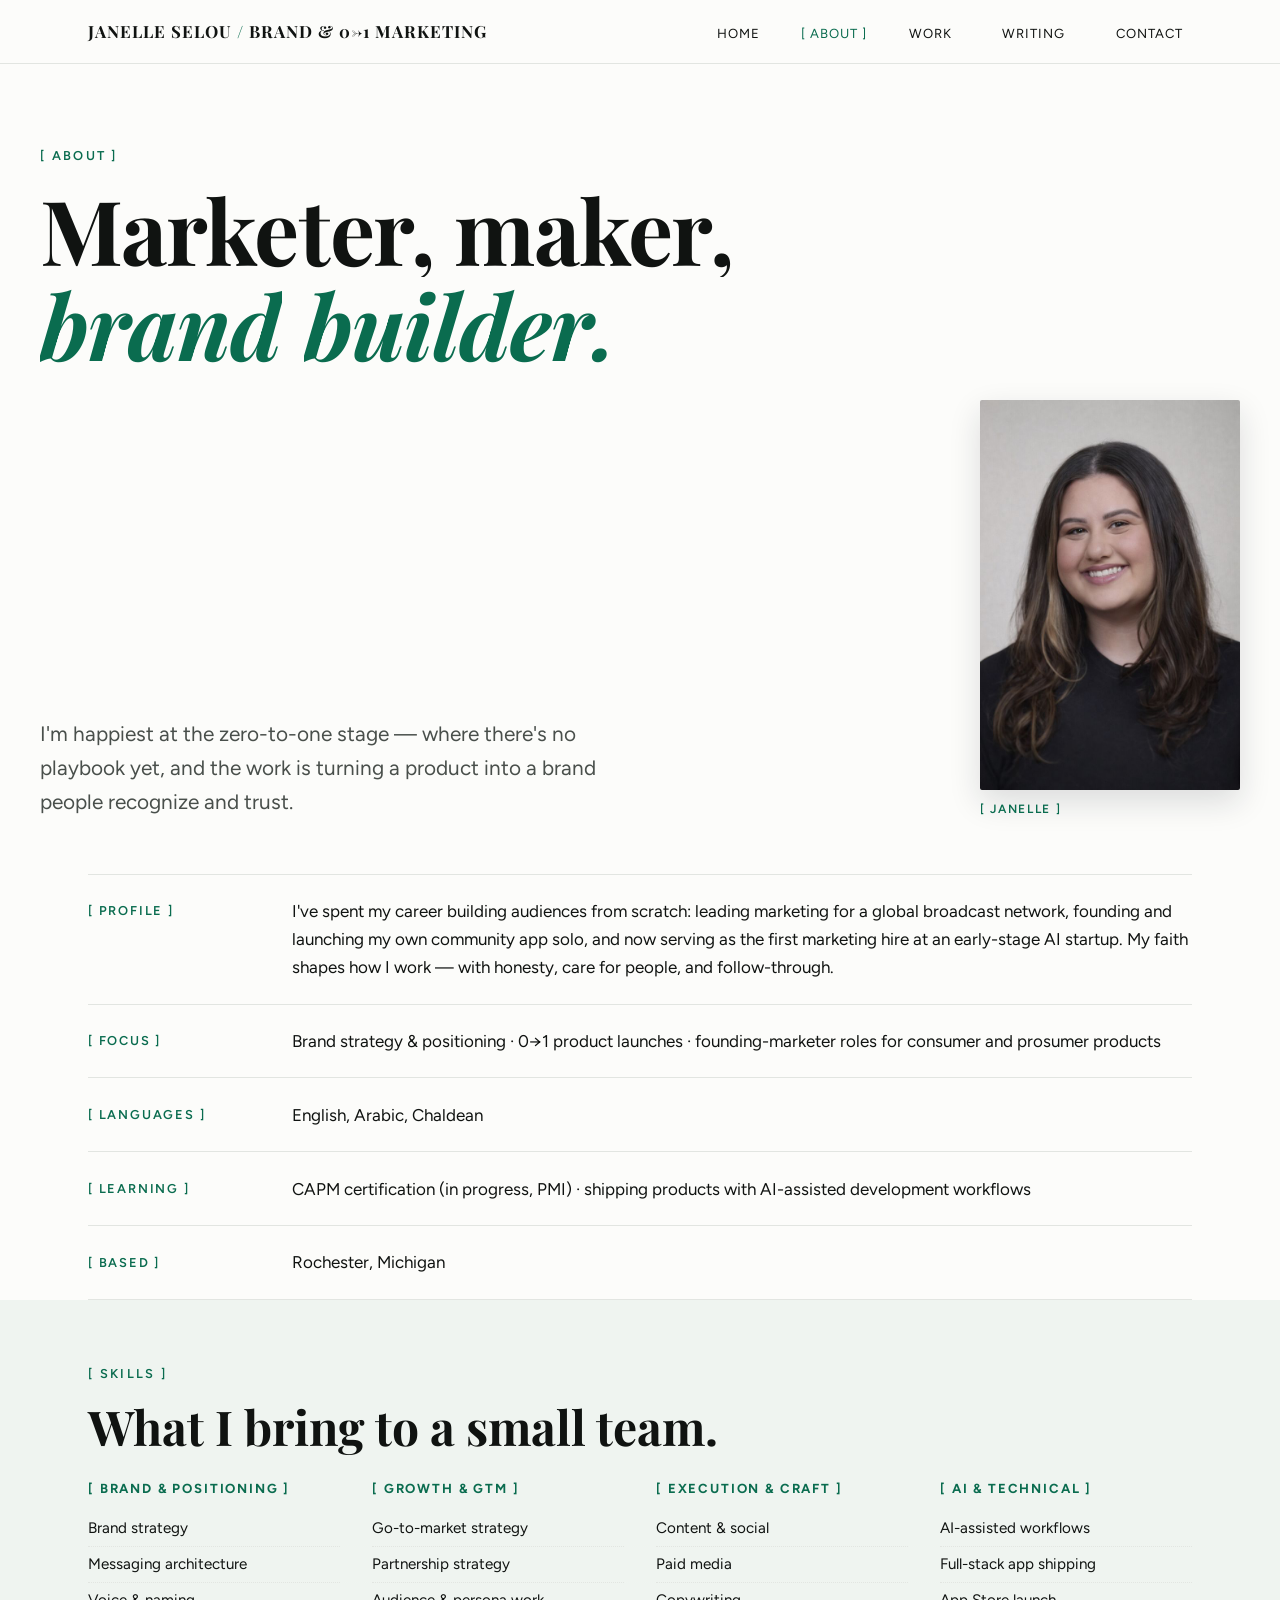
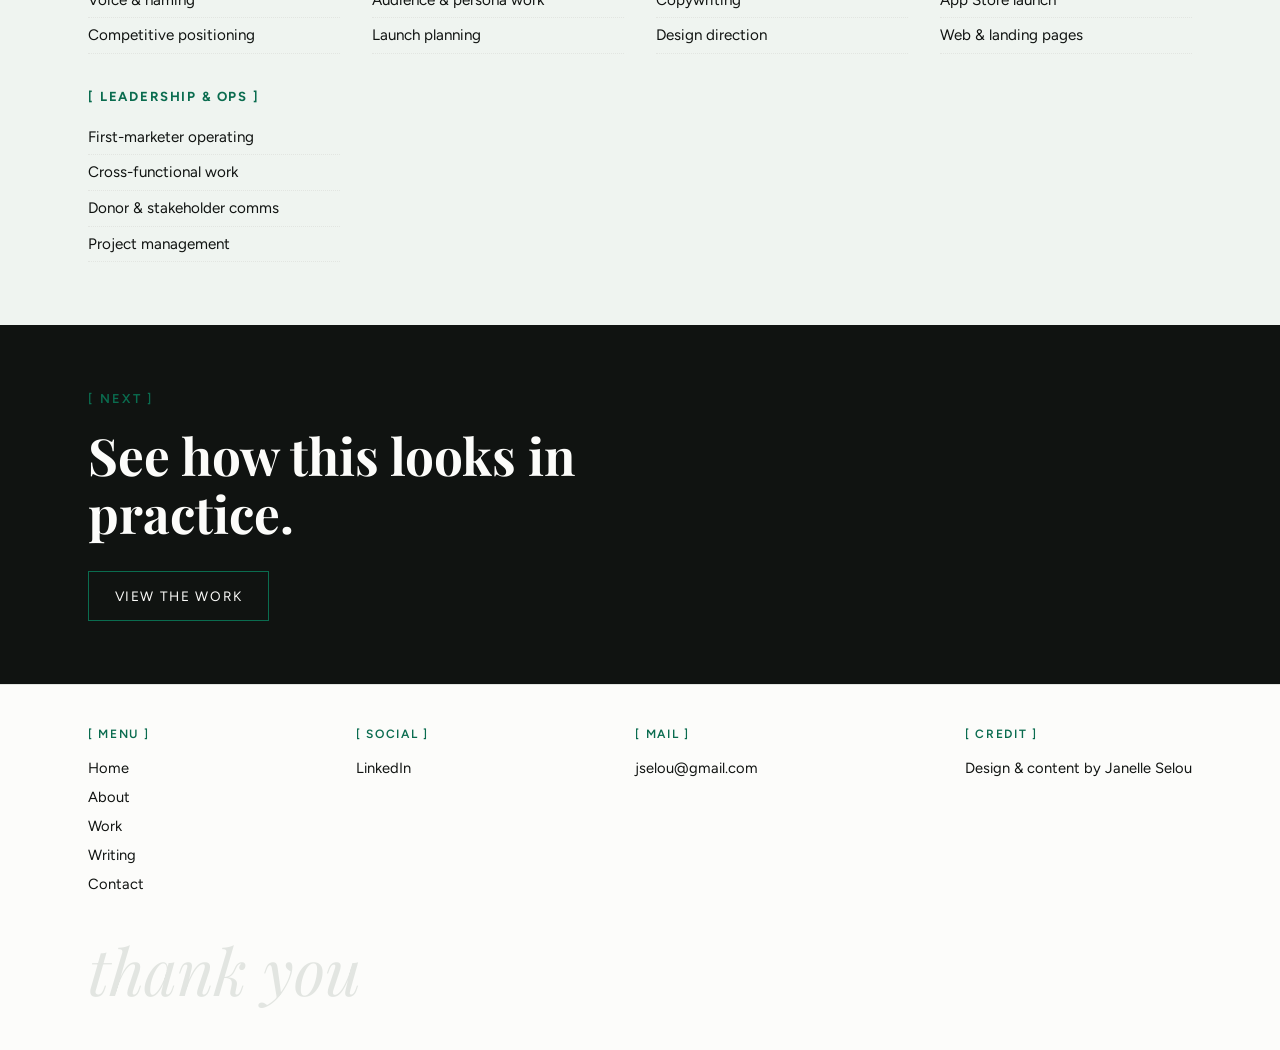
==== about.html @ 693521ef "Add files via upload" ====
<!DOCTYPE html>
<html lang="en">
<head>
  <meta charset="UTF-8" />
  <meta name="viewport" content="width=device-width, initial-scale=1.0" />
  <title>About — Janelle Selou</title>
  <meta name="description" content="About Janelle Selou — brand builder, founding marketer, and founder of The Connection." />
  <link rel="preconnect" href="https://fonts.googleapis.com" />
  <link rel="preconnect" href="https://fonts.gstatic.com" crossorigin />
  <link href="https://fonts.googleapis.com/css2?family=Figtree:wght@400;500;600&family=Playfair+Display:ital,wght@0,700;1,600;1,700&display=swap" rel="stylesheet" />
  <link rel="stylesheet" href="styles.css" />
</head>
<body>
  <header>
    <nav class="nav">
      <a href="index.html" class="nav-name">JANELLE SELOU <span>/</span> BRAND &amp; 0→1 MARKETING</a>
      <ul class="nav-links">
        <li><a href="index.html">Home</a></li>
        <li><a href="about.html" class="active">About</a></li>
        <li><a href="work.html">Work</a></li>
            <li><a href="writing.html">Writing</a></li>
        <li><a href="contact.html">Contact</a></li>
      </ul>
    </nav>
  </header>

  <main>
    <section class="hero wrap">
      <p class="eyebrow">About</p>
      <h1 class="display"><span data-split>Marketer, maker,</span><br /><em data-split>brand builder.</em></h1>
      <div class="about-hero-grid">
        <p class="lede reveal">I'm happiest at the zero-to-one stage — where there's no playbook yet, and the work is turning a product into a brand people recognize and trust.</p>
        <figure class="portrait reveal"><img src="headshot.jpg" alt="Portrait of Janelle Selou" width="640" height="960" /><figcaption>[ Janelle ]</figcaption></figure>
      </div>
    </section>

    <section class="wrap" style="padding-top:0">
      <div class="info-row reveal">
        <p class="label">Profile</p>
        <p>I've spent my career building audiences from scratch: leading marketing for a global broadcast network, founding and launching my own community app solo, and now serving as the first marketing hire at an early-stage AI startup. My faith shapes how I work — with honesty, care for people, and follow-through.</p>
      </div>
      <div class="info-row reveal">
        <p class="label">Focus</p>
        <p>Brand strategy &amp; positioning · 0→1 product launches · founding-marketer roles for consumer and prosumer products</p>
      </div>
      <div class="info-row reveal">
        <p class="label">Languages</p>
        <p>English, Arabic, Chaldean</p>
      </div>
      <div class="info-row reveal">
        <p class="label">Learning</p>
        <p>CAPM certification (in progress, PMI) · shipping products with AI-assisted development workflows</p>
      </div>
      <div class="info-row reveal">
        <p class="label">Based</p>
        <p>Rochester, Michigan</p>
      </div>
    </section>

    <section class="tint">
      <div class="wrap">
        <p class="eyebrow reveal">Skills</p>
        <h2 class="section-title reveal">What I bring to a small team.</h2>
        <div class="skills-grid">
          <div class="skill-col reveal">
            <h4>Brand &amp; Positioning</h4>
            <ul>
              <li>Brand strategy</li>
              <li>Messaging architecture</li>
              <li>Voice &amp; naming</li>
              <li>Competitive positioning</li>
            </ul>
          </div>
          <div class="skill-col reveal">
            <h4>Growth &amp; GTM</h4>
            <ul>
              <li>Go-to-market strategy</li>
              <li>Partnership strategy</li>
              <li>Audience &amp; persona work</li>
              <li>Launch planning</li>
            </ul>
          </div>
          <div class="skill-col reveal">
            <h4>Execution &amp; Craft</h4>
            <ul>
              <li>Content &amp; social</li>
              <li>Paid media</li>
              <li>Copywriting</li>
              <li>Design direction</li>
            </ul>
          </div>
          <div class="skill-col reveal">
            <h4>AI &amp; Technical</h4>
            <ul>
              <li>AI-assisted workflows</li>
              <li>Full-stack app shipping</li>
              <li>App Store launch</li>
              <li>Web &amp; landing pages</li>
            </ul>
          </div>
          <div class="skill-col reveal">
            <h4>Leadership &amp; Ops</h4>
            <ul>
              <li>First-marketer operating</li>
              <li>Cross-functional work</li>
              <li>Donor &amp; stakeholder comms</li>
              <li>Project management</li>
            </ul>
          </div>
        </div>
      </div>
    </section>

    <section class="cta-band">
      <div class="wrap">
        <p class="eyebrow reveal">Next</p>
        <h2 class="reveal">See how this looks in practice.</h2>
        <a class="btn reveal" href="work.html">View the work</a>
      </div>
    </section>
  </main>

  <footer>
    <div class="wrap">
      <div class="footer-grid">
        <div>
          <p class="label">Menu</p>
          <ul>
            <li><a href="index.html">Home</a></li>
            <li><a href="about.html">About</a></li>
            <li><a href="work.html">Work</a></li>
            <li><a href="writing.html">Writing</a></li>
            <li><a href="contact.html">Contact</a></li>
          </ul>
        </div>
        <div>
          <p class="label">Social</p>
          <ul>
            <li><a href="https://www.linkedin.com/in/janelle-selou-9a8a5a1a1/" target="_blank" rel="noopener">LinkedIn</a></li>
          </ul>
        </div>
        <div>
          <p class="label">Mail</p>
          <ul><li><a href="mailto:jselou@gmail.com">jselou@gmail.com</a></li></ul>
        </div>
        <div>
          <p class="label">Credit</p>
          <ul><li>Design &amp; content by Janelle Selou</li></ul>
        </div>
      </div>
      <p class="footer-thanks">thank you</p>
    </div>
  </footer>

  <script src="script.js"></script>
</body>
</html>
---- styles.css ----
/* ============================================
   JANELLE SELOU — Portfolio
   Editorial light system · Playfair + Figtree
   ============================================ */

:root {
  --paper: #FCFCFA;
  --ink: #101311;
  --ink-soft: #494F4B;
  --gold: #0A6C4F;
  --sage: #EFF4F0;
  --line: #E2E5E1;
  --font-display: "Playfair Display", Georgia, serif;
  --font-body: "Figtree", -apple-system, sans-serif;
}

* { margin: 0; padding: 0; box-sizing: border-box; }

html { scroll-behavior: smooth; }

body {
  background: var(--paper);
  color: var(--ink);
  font-family: var(--font-body);
  font-size: 1.0625rem;
  line-height: 1.65;
  -webkit-font-smoothing: antialiased;
}

::selection { background: var(--gold); color: var(--paper); }

img { max-width: 100%; display: block; }
a { color: inherit; text-decoration: none; }

.wrap { max-width: 1200px; margin: 0 auto; padding: 0 clamp(1.25rem, 4vw, 3rem); }

/* ---------- Nav ---------- */
header {
  position: sticky; top: 0; z-index: 50;
  background: rgba(252, 252, 250, 0.92);
  backdrop-filter: blur(8px);
  border-bottom: 1px solid var(--line);
}
.nav {
  display: flex; align-items: baseline; justify-content: space-between;
  padding: 1.1rem clamp(1.25rem, 4vw, 3rem);
  max-width: 1200px; margin: 0 auto;
}
.nav-name {
  font-family: var(--font-display);
  font-weight: 700; font-size: 1.05rem; letter-spacing: 0.06em;
}
.nav-name span { color: var(--gold); }
.nav-links { display: flex; gap: clamp(0.75rem, 2.5vw, 2rem); list-style: none; }
.nav-links a {
  font-size: 0.82rem; letter-spacing: 0.08em; text-transform: uppercase;
  position: relative; transition: color 0.25s ease;
}
.nav-links a::before { content: "[ "; color: var(--gold); opacity: 0; transition: opacity 0.25s ease; }
.nav-links a::after  { content: " ]"; color: var(--gold); opacity: 0; transition: opacity 0.25s ease; }
.nav-links a:hover::before, .nav-links a:hover::after,
.nav-links a.active::before, .nav-links a.active::after { opacity: 1; }
.nav-links a.active { color: var(--gold); }

/* ---------- Type ---------- */
.eyebrow {
  font-size: 0.8rem; letter-spacing: 0.18em; text-transform: uppercase;
  color: var(--gold); font-weight: 600; margin-bottom: 1rem;
}
.eyebrow::before { content: "[ "; }
.eyebrow::after { content: " ]"; }

h1.display {
  font-family: var(--font-display);
  font-size: clamp(2.6rem, 7.5vw, 5.6rem);
  line-height: 1.06; font-weight: 700; letter-spacing: -0.01em;
}
h1.display em { font-style: italic; color: var(--gold); }

h2.section-title {
  font-family: var(--font-display);
  font-size: clamp(1.9rem, 4vw, 3rem);
  line-height: 1.12; font-weight: 700; margin-bottom: 1.5rem;
}

.lede { font-size: clamp(1.1rem, 1.8vw, 1.3rem); color: var(--ink-soft); max-width: 44ch; }

/* word-reveal masks */
.mask { display: inline-block; overflow: hidden; vertical-align: bottom; }
.mask > span { display: inline-block; transform: translateY(110%); }
.loaded .mask > span { transition: transform 0.7s cubic-bezier(0.22, 1, 0.36, 1); transform: translateY(0); }

/* scroll reveal */
.reveal { opacity: 0; transform: translateY(28px); transition: opacity 0.7s ease, transform 0.7s cubic-bezier(0.22, 1, 0.36, 1); }
.reveal.in { opacity: 1; transform: translateY(0); }

/* ---------- Hero ---------- */
.hero { padding: clamp(3.5rem, 9vh, 6.5rem) 0 clamp(2.5rem, 6vh, 4rem); }
.hero-meta {
  display: flex; flex-wrap: wrap; gap: 2.5rem;
  margin-top: 2.5rem; padding-top: 1.75rem; border-top: 1px solid var(--line);
}
.meta-item .label { font-size: 0.75rem; letter-spacing: 0.14em; text-transform: uppercase; color: var(--gold); font-weight: 600; }
.meta-item .label::before { content: "[ "; }
.meta-item .label::after { content: " ]"; }
.meta-item p { font-size: 0.95rem; margin-top: 0.35rem; }

/* ---------- Marquee ---------- */
.marquee {
  border-top: 1px solid var(--line); border-bottom: 1px solid var(--line);
  overflow: hidden; padding: 0.9rem 0; white-space: nowrap;
}
.marquee-track { display: inline-block; animation: marquee 28s linear infinite; }
.marquee-track span {
  font-family: var(--font-display); font-style: italic;
  font-size: 1.05rem; letter-spacing: 0.06em; margin-right: 0.75rem;
}
.marquee-track .dot { color: var(--gold); font-style: normal; }
@keyframes marquee { from { transform: translateX(0); } to { transform: translateX(-50%); } }

/* ---------- Sections ---------- */
section { padding: clamp(3rem, 7vh, 5rem) 0; }
.tint { background: var(--sage); }

/* labeled info rows (Kaisei-style) */
.info-row {
  display: grid; grid-template-columns: 180px 1fr; gap: 1.5rem;
  padding: 1.4rem 0; border-top: 1px solid var(--line); align-items: start;
}
.info-row:last-child { border-bottom: 1px solid var(--line); }
.info-row .label { font-size: 0.8rem; letter-spacing: 0.14em; text-transform: uppercase; color: var(--gold); font-weight: 600; padding-top: 0.2rem; }
.info-row .label::before { content: "[ "; }
.info-row .label::after { content: " ]"; }

/* ---------- Work cards ---------- */
.work-list { display: grid; gap: 0; }
.work-card {
  display: grid; grid-template-columns: 1fr auto; gap: 1rem;
  padding: 2rem 0; border-top: 1px solid var(--line);
  align-items: baseline; transition: padding-left 0.3s ease;
}
.work-card:hover { padding-left: 0.75rem; }
.work-card:last-child { border-bottom: 1px solid var(--line); }
.work-card h3 {
  font-family: var(--font-display); font-size: clamp(1.5rem, 3vw, 2.2rem);
  font-weight: 700; line-height: 1.15;
}
.work-card h3 .arrow { color: var(--gold); display: inline-block; transition: transform 0.3s ease; }
.work-card:hover h3 .arrow { transform: translateX(6px); }
.work-card .tag { font-size: 0.8rem; letter-spacing: 0.12em; text-transform: uppercase; color: var(--ink-soft); }
.work-card p { color: var(--ink-soft); max-width: 58ch; margin-top: 0.5rem; grid-column: 1 / -1; }
.work-card .stats { grid-column: 1 / -1; display: flex; flex-wrap: wrap; gap: 1.75rem; margin-top: 0.75rem; }
.stat b { font-family: var(--font-display); font-size: 1.35rem; color: var(--gold); }
.stat span { display: block; font-size: 0.8rem; letter-spacing: 0.08em; text-transform: uppercase; color: var(--ink-soft); }

/* ---------- Approach grid ---------- */
.grid-3 { display: grid; grid-template-columns: repeat(3, 1fr); gap: 2.5rem; margin-top: 2rem; }
.grid-3 h3 { font-family: var(--font-display); font-size: 1.4rem; margin-bottom: 0.6rem; }
.grid-3 h3::before { content: "[ "; color: var(--gold); }
.grid-3 h3::after { content: " ]"; color: var(--gold); }
.grid-3 p { color: var(--ink-soft); font-size: 0.98rem; }

/* ---------- Skills columns (about) ---------- */
.skills-grid { display: grid; grid-template-columns: repeat(auto-fit, minmax(200px, 1fr)); gap: 2rem; margin-top: 1.5rem; }
.skill-col h4 { font-size: 0.82rem; letter-spacing: 0.14em; text-transform: uppercase; color: var(--gold); margin-bottom: 0.75rem; }
.skill-col h4::before { content: "[ "; }
.skill-col h4::after { content: " ]"; }
.skill-col ul { list-style: none; }
.skill-col li { padding: 0.3rem 0; font-size: 0.95rem; border-bottom: 1px dotted var(--line); }

/* ---------- Contact ---------- */
.contact-big {
  font-family: var(--font-display); font-weight: 700;
  font-size: clamp(1.8rem, 5vw, 3.6rem); line-height: 1.15;
  display: inline-block; position: relative;
}
.contact-big::after {
  content: ""; position: absolute; left: 0; bottom: -6px;
  width: 100%; height: 3px; background: var(--gold);
  transform: scaleX(0); transform-origin: left; transition: transform 0.4s cubic-bezier(0.22, 1, 0.36, 1);
}
.contact-big:hover::after { transform: scaleX(1); }

/* ---------- CTA band ---------- */
.cta-band { background: var(--ink); color: var(--paper); }
.cta-band .eyebrow { color: var(--gold); }
.cta-band h2 { font-family: var(--font-display); font-size: clamp(1.9rem, 4.5vw, 3.2rem); line-height: 1.15; max-width: 20ch; }
.cta-band a.btn {
  display: inline-block; margin-top: 1.75rem;
  border: 1px solid var(--gold); color: var(--paper);
  padding: 0.8rem 1.6rem; font-size: 0.85rem; letter-spacing: 0.12em; text-transform: uppercase;
  transition: background 0.3s ease, color 0.3s ease;
}
.cta-band a.btn:hover { background: var(--gold); color: var(--ink); }

/* ---------- Footer ---------- */
footer { border-top: 1px solid var(--line); padding: 2.5rem 0 3rem; }
.footer-grid { display: flex; flex-wrap: wrap; justify-content: space-between; gap: 2rem; }
.footer-grid .label { font-size: 0.75rem; letter-spacing: 0.14em; text-transform: uppercase; color: var(--gold); font-weight: 600; margin-bottom: 0.5rem; }
.footer-grid .label::before { content: "[ "; }
.footer-grid .label::after { content: " ]"; }
.footer-grid ul { list-style: none; }
.footer-grid li { padding: 0.15rem 0; font-size: 0.92rem; }
.footer-grid a:hover { color: var(--gold); }
.footer-thanks {
  font-family: var(--font-display); font-style: italic;
  font-size: clamp(2rem, 6vw, 4rem); color: var(--line);
  margin-top: 2.5rem; line-height: 1;
}

/* ---------- Responsive ---------- */
@media (max-width: 720px) {
  .nav { flex-direction: column; gap: 0.5rem; align-items: flex-start; }
  .info-row { grid-template-columns: 1fr; gap: 0.4rem; padding: 1.1rem 0; }
  .grid-3 { grid-template-columns: 1fr; gap: 1.75rem; }
  .work-card { grid-template-columns: 1fr; }
}

@media (prefers-reduced-motion: reduce) {
  html { scroll-behavior: auto; }
  .mask > span { transform: none !important; transition: none !important; }
  .reveal { opacity: 1; transform: none; transition: none; }
  .marquee-track { animation: none; }
  * { transition-duration: 0.01ms !important; }
}

/* ---------- About portrait ---------- */
.about-hero-grid { display: grid; grid-template-columns: 1fr auto; gap: 3rem; align-items: end; margin-top: 1.75rem; }
.portrait { max-width: 260px; }
.portrait img { border-radius: 2px; box-shadow: 0 12px 32px rgba(19,26,44,0.14); height: auto; }
.portrait figcaption { font-size: 0.75rem; letter-spacing: 0.14em; text-transform: uppercase; color: var(--gold); font-weight: 600; margin-top: 0.6rem; font-family: var(--font-body); }
@media (max-width: 720px) { .about-hero-grid { grid-template-columns: 1fr; } .portrait { max-width: 200px; } }

/* ---------- Article ---------- */
.article-title { font-size: clamp(2.2rem, 5.5vw, 4.2rem); }
.article-body { max-width: 68ch; }
.article-body p { margin-bottom: 1.4rem; font-size: 1.08rem; line-height: 1.78; color: var(--ink); }
.article-body p:first-of-type::first-letter {
  font-family: var(--font-display); float: left; font-size: 3.6em; line-height: 0.85;
  padding-right: 0.12em; color: var(--gold); font-weight: 700;
}
.article-body h3 {
  font-family: var(--font-display); font-size: clamp(1.4rem, 2.6vw, 1.9rem);
  margin: 2.5rem 0 1.1rem; line-height: 1.2;
}
.article-body h3::before { content: "[ "; color: var(--gold); }
.article-body h3::after { content: " ]"; color: var(--gold); }
.article-back { margin-top: 3rem; }
.article-back a { font-size: 0.85rem; letter-spacing: 0.12em; text-transform: uppercase; color: var(--gold); font-weight: 600; }

/* ---------- Writing / Essays ---------- */
.essay { max-width: 720px; margin: 0 auto; }
.essay-title { font-family: var(--font-display); font-size: clamp(2.2rem, 5.5vw, 4rem); line-height: 1.1; font-weight: 700; margin-bottom: 1rem; }
.essay-deck { font-size: 1.15rem; color: var(--ink-soft); margin-bottom: 0.75rem; }
.essay-meta { font-size: 0.82rem; letter-spacing: 0.12em; text-transform: uppercase; color: var(--gold); font-weight: 600; margin-bottom: 2.5rem; }
.essay-body p { margin-bottom: 1.4rem; }
.essay-body > p:first-of-type::first-letter { font-family: var(--font-display); font-size: 3.4em; float: left; line-height: 0.85; padding-right: 0.12em; color: var(--gold); }
.essay-body h3 { font-family: var(--font-display); font-size: 1.6rem; margin: 2.5rem 0 1rem; }
.essay-sign { font-family: var(--font-display); font-style: italic; font-size: 1.3rem; }
.pullquote { font-family: var(--font-display); font-style: italic; font-size: clamp(1.4rem, 3vw, 2rem); line-height: 1.3; border-left: 3px solid var(--gold); padding: 0.5rem 0 0.5rem 1.5rem; margin: 2rem 0 0.5rem; }
.pullquote cite { display: block; font-family: var(--font-body); font-style: normal; font-size: 0.85rem; color: var(--ink-soft); margin-top: 0.75rem; }
.pullquote cite a { color: var(--gold); border-bottom: 1px solid var(--gold); }
.essay-nav { margin-top: 3rem; padding-top: 1.5rem; border-top: 1px solid var(--line); display: flex; justify-content: space-between; gap: 1rem; flex-wrap: wrap; }
.essay-nav a { color: var(--gold); font-size: 0.85rem; letter-spacing: 0.1em; text-transform: uppercase; font-weight: 600; }

/* ---------- Articles ---------- */
.article-title { font-size: clamp(2.2rem, 5.5vw, 4.2rem); }
.article-body { max-width: 68ch; }
.article-body p { margin-bottom: 1.4rem; }
.article-body > p:first-of-type::first-letter { font-family: var(--font-display); font-size: 3.3em; float: left; line-height: 0.85; padding-right: 0.12em; color: var(--gold); }
.article-body h3 { font-family: var(--font-display); font-size: 1.6rem; margin: 2.5rem 0 1rem; }
.article-back { margin-top: 3rem; padding-top: 1.5rem; border-top: 1px solid var(--line); max-width: 68ch; }
.article-back a { color: var(--gold); font-size: 0.85rem; letter-spacing: 0.1em; text-transform: uppercase; font-weight: 600; }

/* ---------- Case gallery ---------- */
.case-gallery { display: grid; grid-template-columns: repeat(3, 1fr); gap: 1.25rem; margin-top: 2rem; align-items: start; }
.case-gallery figure img { width: 100%; border: 1px solid var(--line); border-radius: 6px; }
.case-gallery figcaption { font-size: 0.8rem; color: var(--ink-soft); margin-top: 0.5rem; letter-spacing: 0.04em; }
@media (max-width: 720px) { .case-gallery { grid-template-columns: 1fr; } }
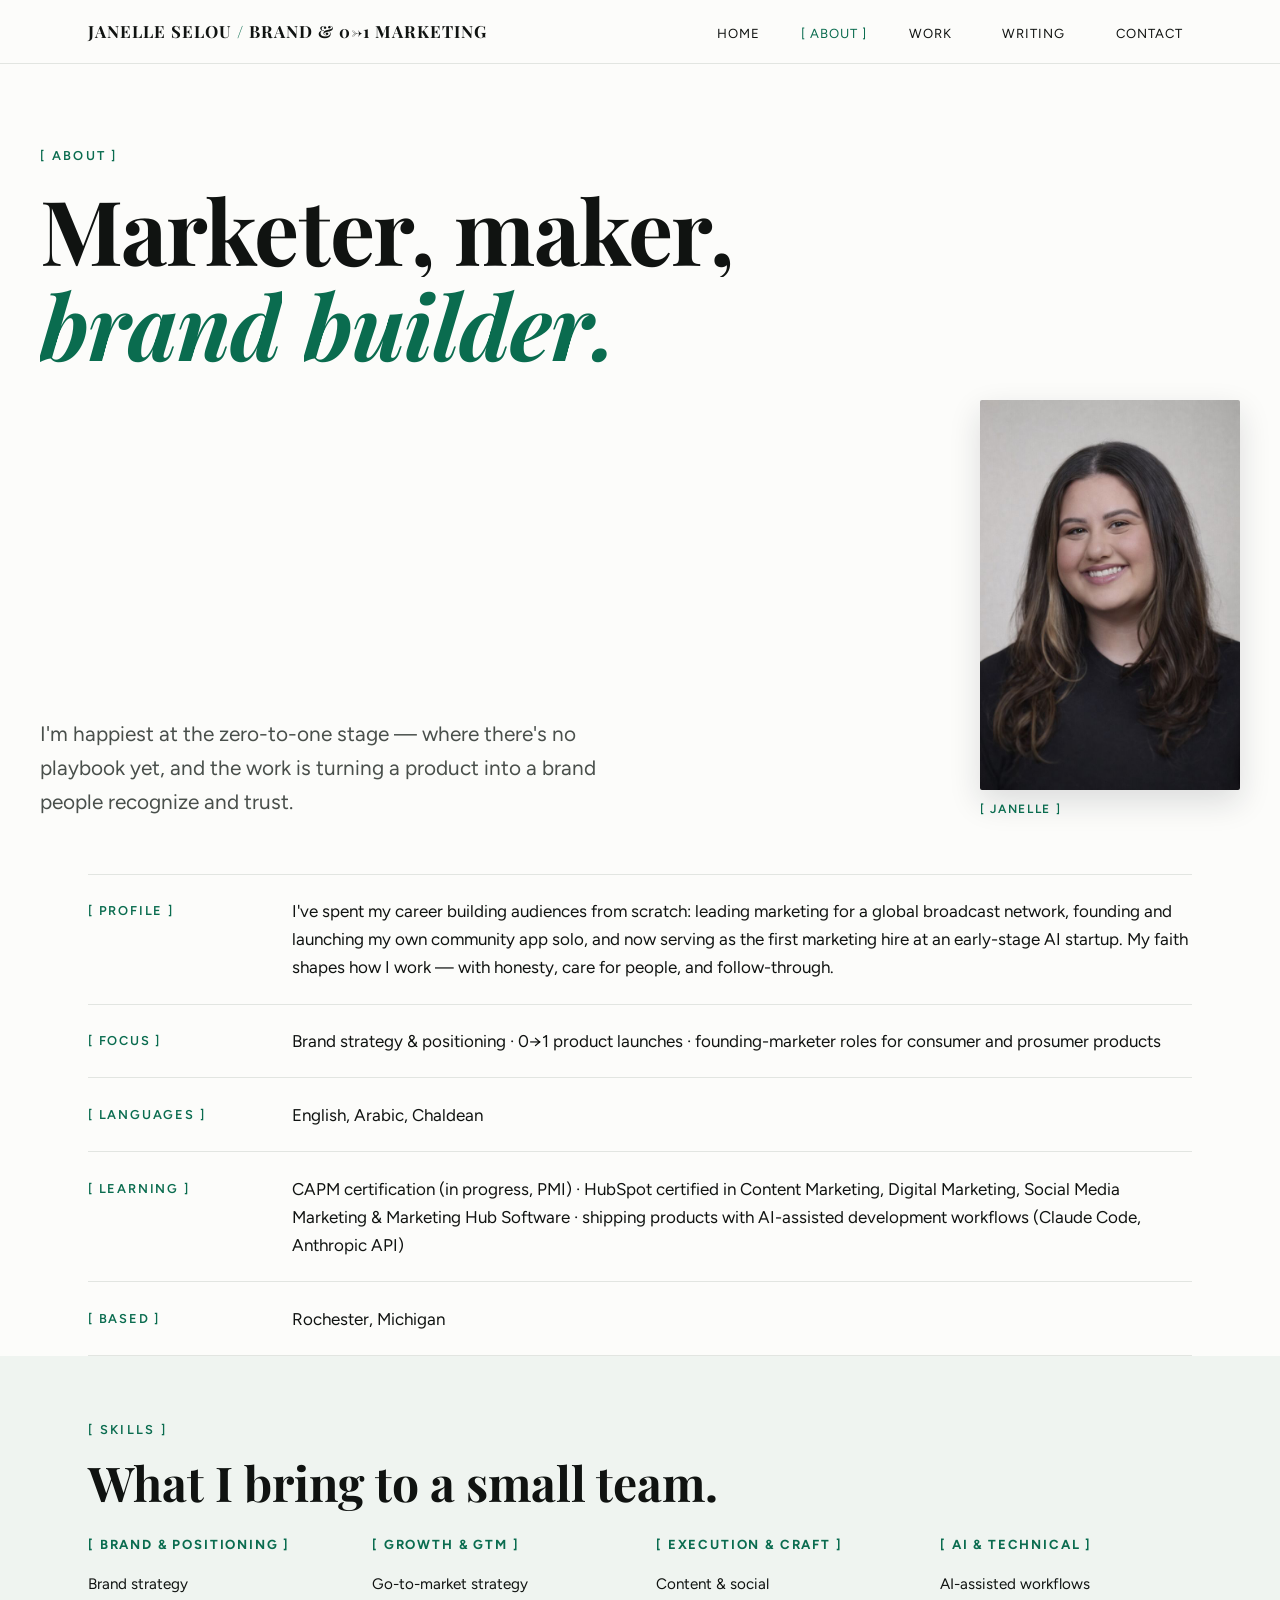
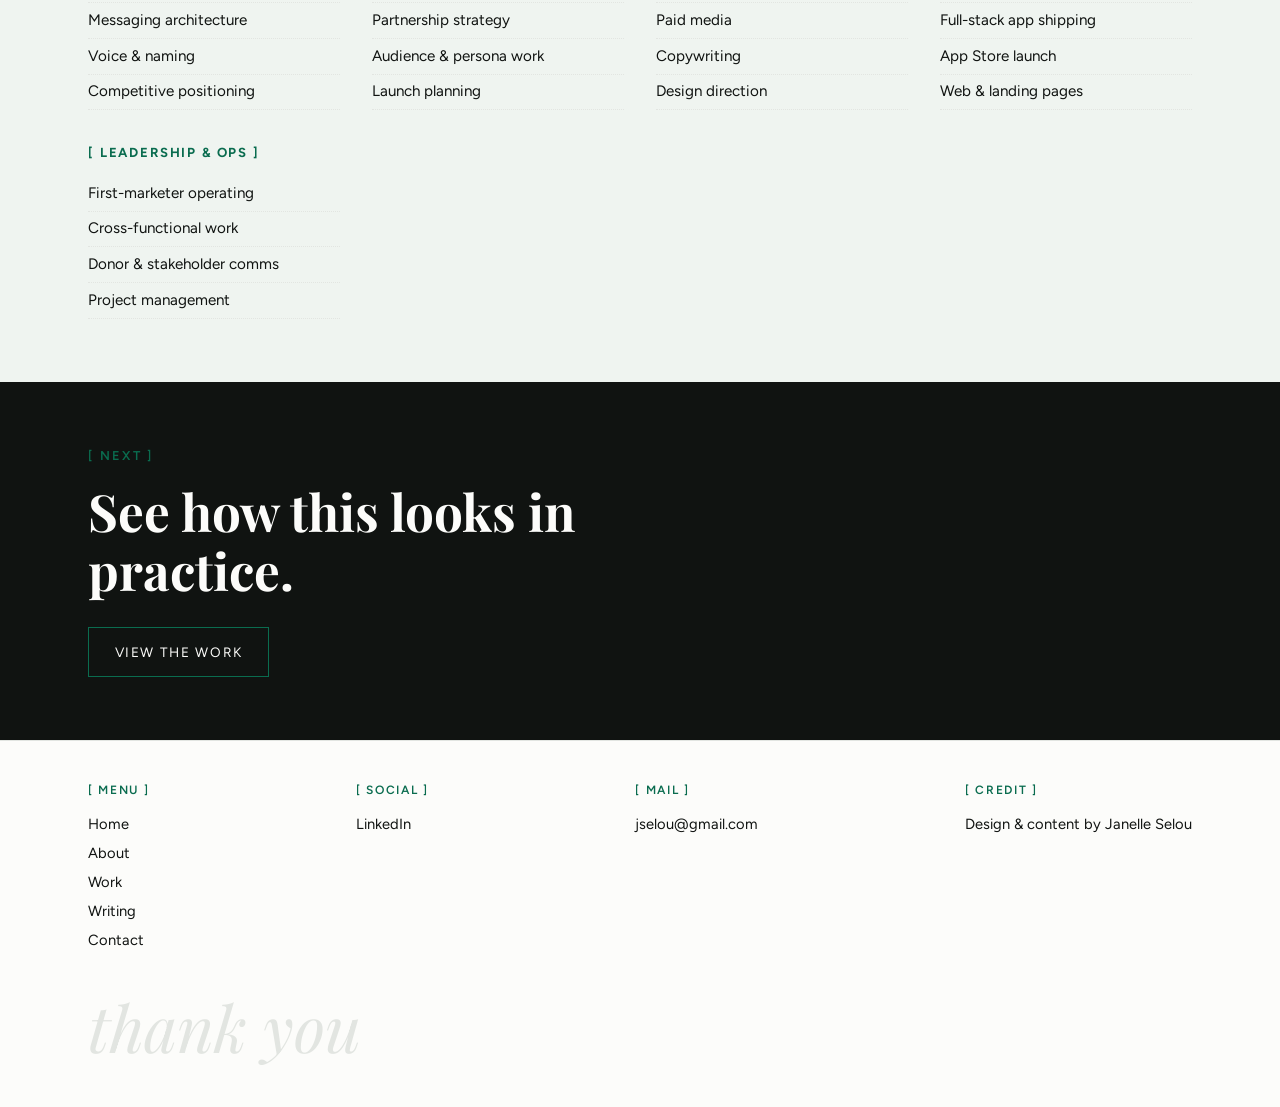
==== commit 98b967f9: "Add self-serve admin CMS; update Bord Labs work + credentials; migrate content to JSON" ====
--- a/about.html
+++ b/about.html
@@ -9,6 +9,7 @@
   <link rel="preconnect" href="https://fonts.gstatic.com" crossorigin />
   <link href="https://fonts.googleapis.com/css2?family=Figtree:wght@400;500;600&family=Playfair+Display:ital,wght@0,700;1,600;1,700&display=swap" rel="stylesheet" />
   <link rel="stylesheet" href="styles.css" />
+  <script src="theme-loader.js"></script>
 </head>
 <body>
   <header>
@@ -37,23 +38,23 @@
     <section class="wrap" style="padding-top:0">
       <div class="info-row reveal">
         <p class="label">Profile</p>
-        <p>I've spent my career building audiences from scratch: leading marketing for a global broadcast network, founding and launching my own community app solo, and now serving as the first marketing hire at an early-stage AI startup. My faith shapes how I work — with honesty, care for people, and follow-through.</p>
+        <p id="about-profile"></p>
       </div>
       <div class="info-row reveal">
         <p class="label">Focus</p>
-        <p>Brand strategy &amp; positioning · 0→1 product launches · founding-marketer roles for consumer and prosumer products</p>
+        <p id="about-focus"></p>
       </div>
       <div class="info-row reveal">
         <p class="label">Languages</p>
-        <p>English, Arabic, Chaldean</p>
+        <p id="about-languages"></p>
       </div>
       <div class="info-row reveal">
         <p class="label">Learning</p>
-        <p>CAPM certification (in progress, PMI) · shipping products with AI-assisted development workflows</p>
+        <p id="about-learning"></p>
       </div>
       <div class="info-row reveal">
         <p class="label">Based</p>
-        <p>Rochester, Michigan</p>
+        <p id="about-based"></p>
       </div>
     </section>
 
@@ -61,53 +62,7 @@
       <div class="wrap">
         <p class="eyebrow reveal">Skills</p>
         <h2 class="section-title reveal">What I bring to a small team.</h2>
-        <div class="skills-grid">
-          <div class="skill-col reveal">
-            <h4>Brand &amp; Positioning</h4>
-            <ul>
-              <li>Brand strategy</li>
-              <li>Messaging architecture</li>
-              <li>Voice &amp; naming</li>
-              <li>Competitive positioning</li>
-            </ul>
-          </div>
-          <div class="skill-col reveal">
-            <h4>Growth &amp; GTM</h4>
-            <ul>
-              <li>Go-to-market strategy</li>
-              <li>Partnership strategy</li>
-              <li>Audience &amp; persona work</li>
-              <li>Launch planning</li>
-            </ul>
-          </div>
-          <div class="skill-col reveal">
-            <h4>Execution &amp; Craft</h4>
-            <ul>
-              <li>Content &amp; social</li>
-              <li>Paid media</li>
-              <li>Copywriting</li>
-              <li>Design direction</li>
-            </ul>
-          </div>
-          <div class="skill-col reveal">
-            <h4>AI &amp; Technical</h4>
-            <ul>
-              <li>AI-assisted workflows</li>
-              <li>Full-stack app shipping</li>
-              <li>App Store launch</li>
-              <li>Web &amp; landing pages</li>
-            </ul>
-          </div>
-          <div class="skill-col reveal">
-            <h4>Leadership &amp; Ops</h4>
-            <ul>
-              <li>First-marketer operating</li>
-              <li>Cross-functional work</li>
-              <li>Donor &amp; stakeholder comms</li>
-              <li>Project management</li>
-            </ul>
-          </div>
-        </div>
+        <div class="skills-grid" id="skills-grid"></div>
       </div>
     </section>
 
@@ -153,5 +108,6 @@
   </footer>
 
   <script src="script.js"></script>
+  <script src="render-about.js"></script>
 </body>
 </html>
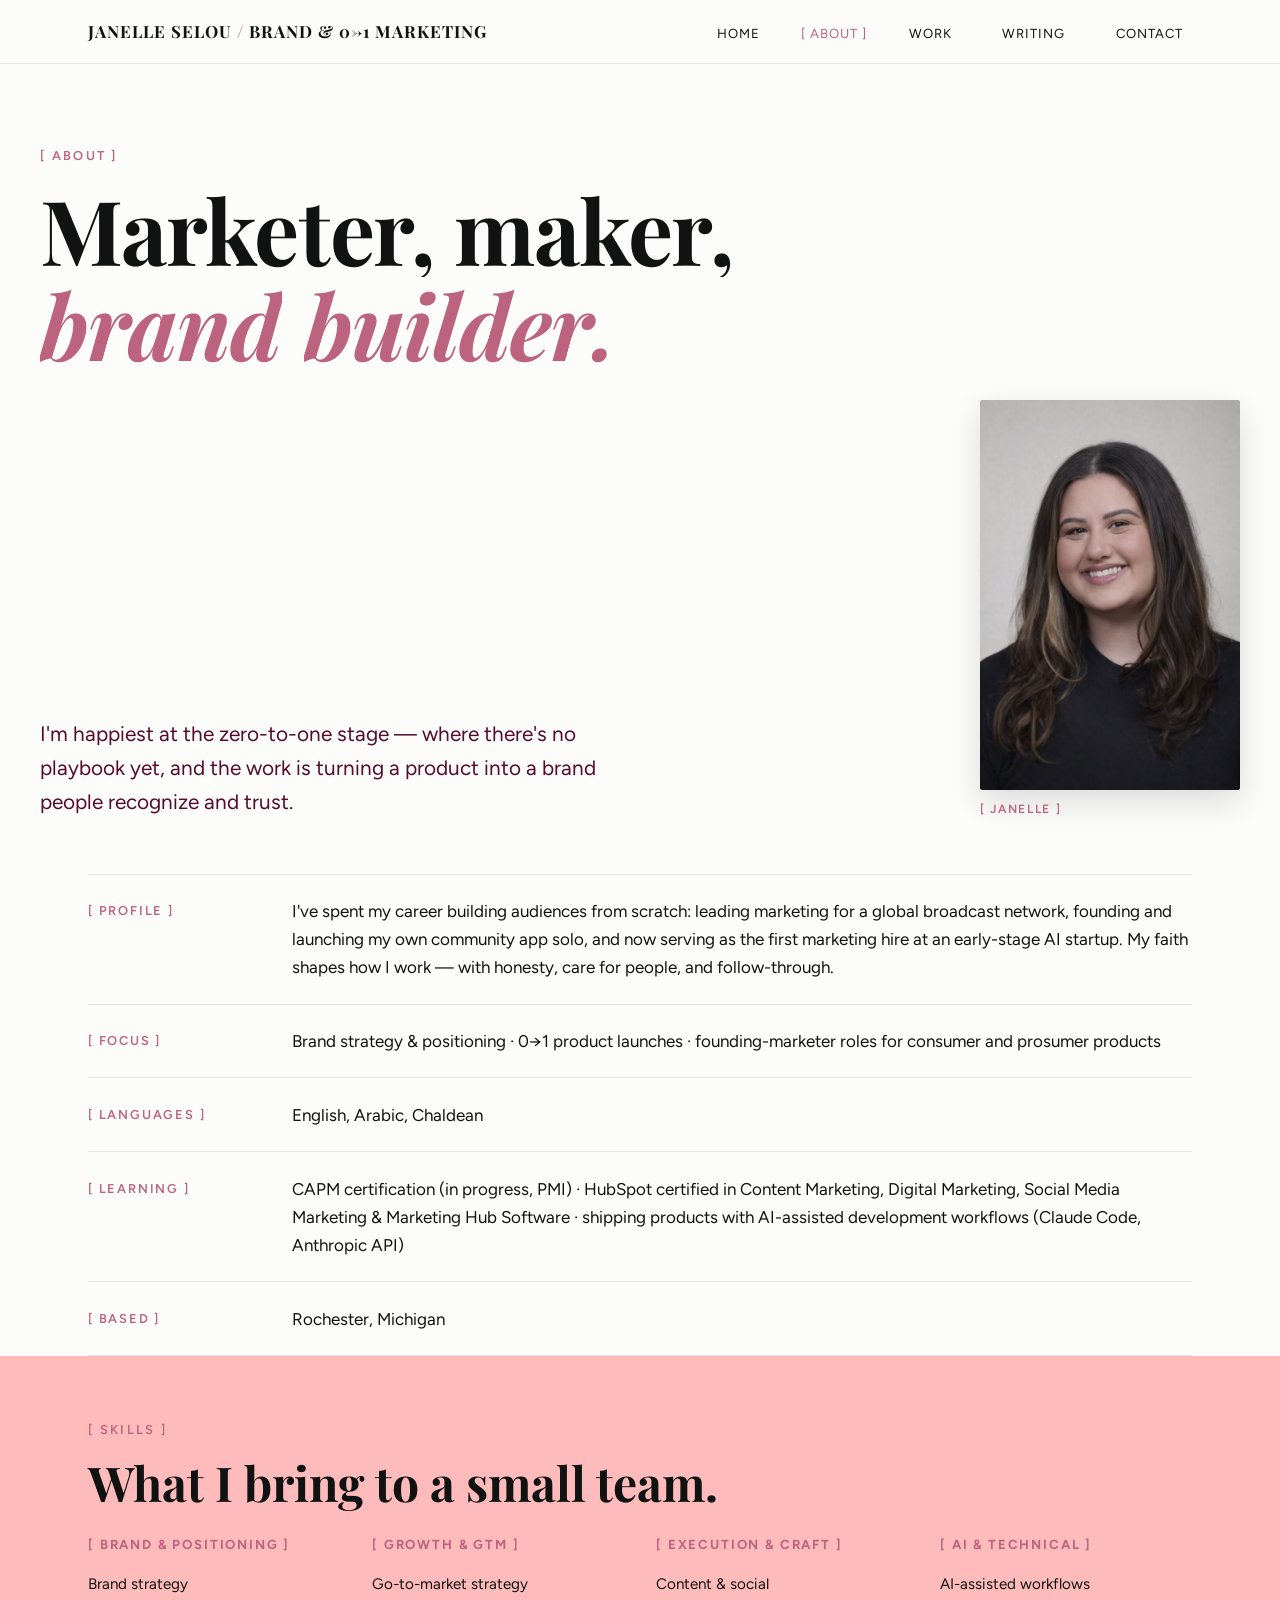
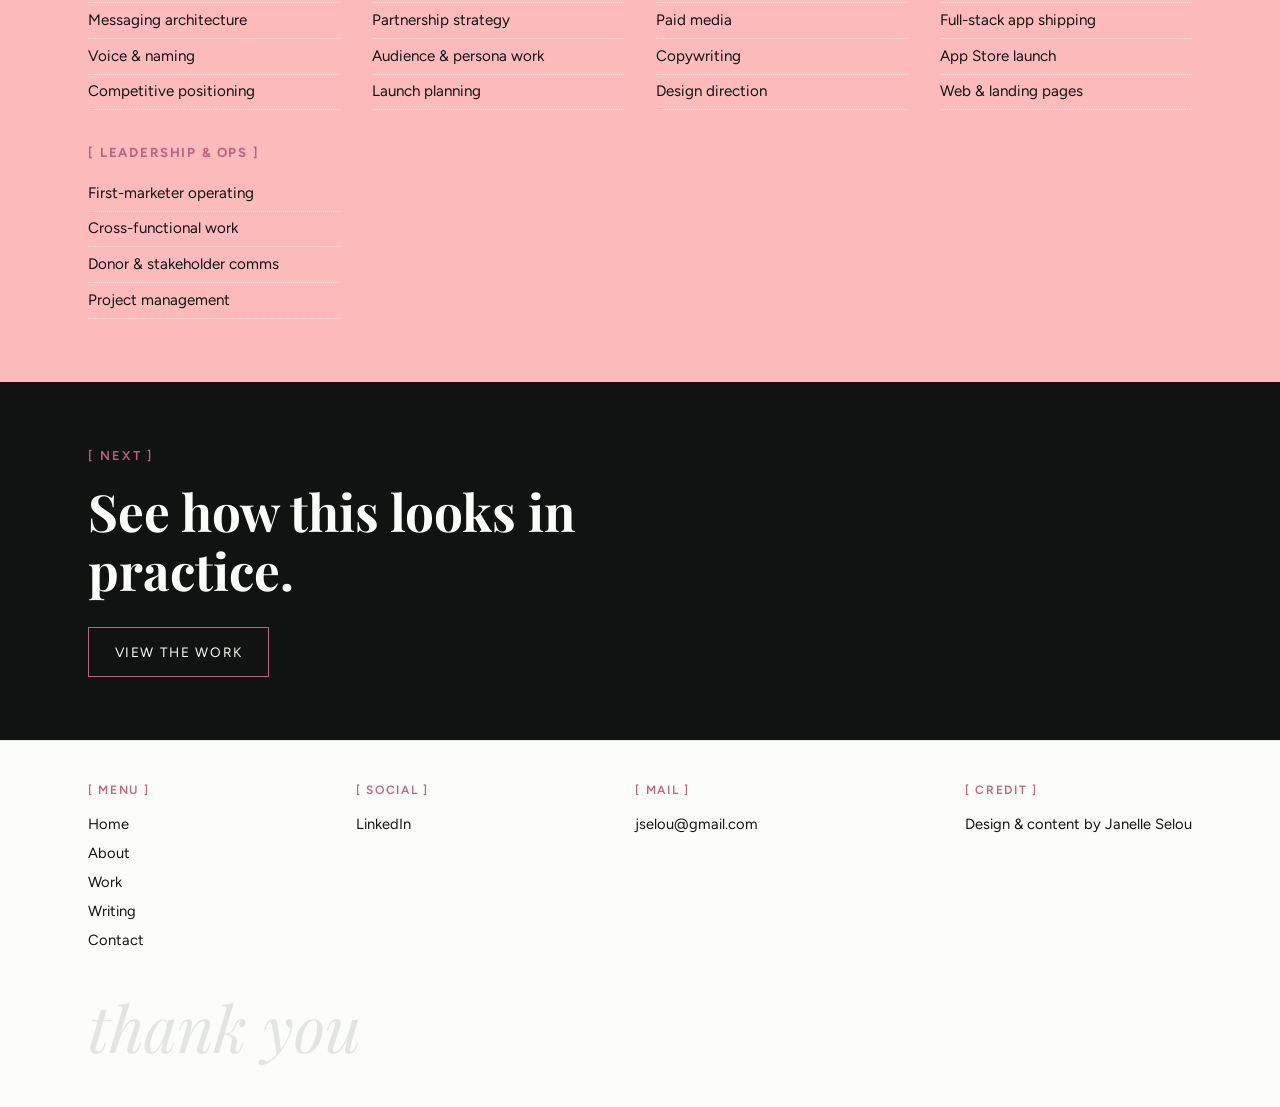
==== commit d6d4104b: "Install Vercel Web Analytics # Vercel Web Analytics Implementation  Successfully installed and confi" ====
--- a/about.html
+++ b/about.html
@@ -109,5 +109,6 @@
 
   <script src="script.js"></script>
   <script src="render-about.js"></script>
+  <script defer src="https://cdn.vercel-insights.com/v1/script.js"></script>
 </body>
 </html>
--- a/styles.css
+++ b/styles.css
@@ -277,3 +277,34 @@
 .case-gallery figure img { width: 100%; border: 1px solid var(--line); border-radius: 6px; }
 .case-gallery figcaption { font-size: 0.8rem; color: var(--ink-soft); margin-top: 0.5rem; letter-spacing: 0.04em; }
 @media (max-width: 720px) { .case-gallery { grid-template-columns: 1fr; } }
+
+/* ---------- Carousel (Instagram-style posts, presentation decks) ---------- */
+.carousel { position: relative; overflow: hidden; border-radius: 8px; border: 1px solid var(--line); margin-top: 2rem; background: var(--paper); }
+.carousel-track { display: flex; transition: transform 0.4s cubic-bezier(0.22, 1, 0.36, 1); touch-action: pan-y; }
+.carousel-slide { flex: 0 0 100%; display: flex; flex-direction: column; }
+.carousel-slide-media {
+  height: min(62vh, 560px); background: var(--sage);
+  display: flex; align-items: center; justify-content: center; overflow: hidden;
+}
+.carousel-slide-media img { max-width: 100%; max-height: 100%; width: auto; height: auto; display: block; }
+.carousel-caption { padding: 0.7rem 1rem 0.85rem; font-size: 0.85rem; color: var(--ink-soft); }
+.carousel-btn {
+  position: absolute; top: calc(min(62vh, 560px) / 2); transform: translateY(-50%);
+  width: 36px; height: 36px; border-radius: 50%; border: none; cursor: pointer;
+  background: rgba(16, 19, 17, 0.55); color: #fff; font-size: 1.1rem; line-height: 1;
+  display: flex; align-items: center; justify-content: center; transition: background 0.2s ease;
+}
+.carousel-btn:hover { background: var(--gold); }
+.carousel-btn.prev { left: 10px; }
+.carousel-btn.next { right: 10px; }
+.carousel-dots { display: flex; justify-content: center; gap: 6px; padding: 0.85rem 0; }
+.carousel-dots .dot { width: 7px; height: 7px; border-radius: 50%; background: var(--line); border: none; cursor: pointer; padding: 0; }
+.carousel-dots .dot.active { background: var(--gold); }
+.carousel-counter {
+  position: absolute; top: 10px; right: 10px; background: rgba(16, 19, 17, 0.55); color: #fff;
+  font-size: 0.72rem; letter-spacing: 0.04em; padding: 0.2rem 0.55rem; border-radius: 999px;
+}
+@media (max-width: 720px) {
+  .carousel-slide-media { height: min(52vh, 420px); }
+  .carousel-btn { top: calc(min(52vh, 420px) / 2); }
+}
